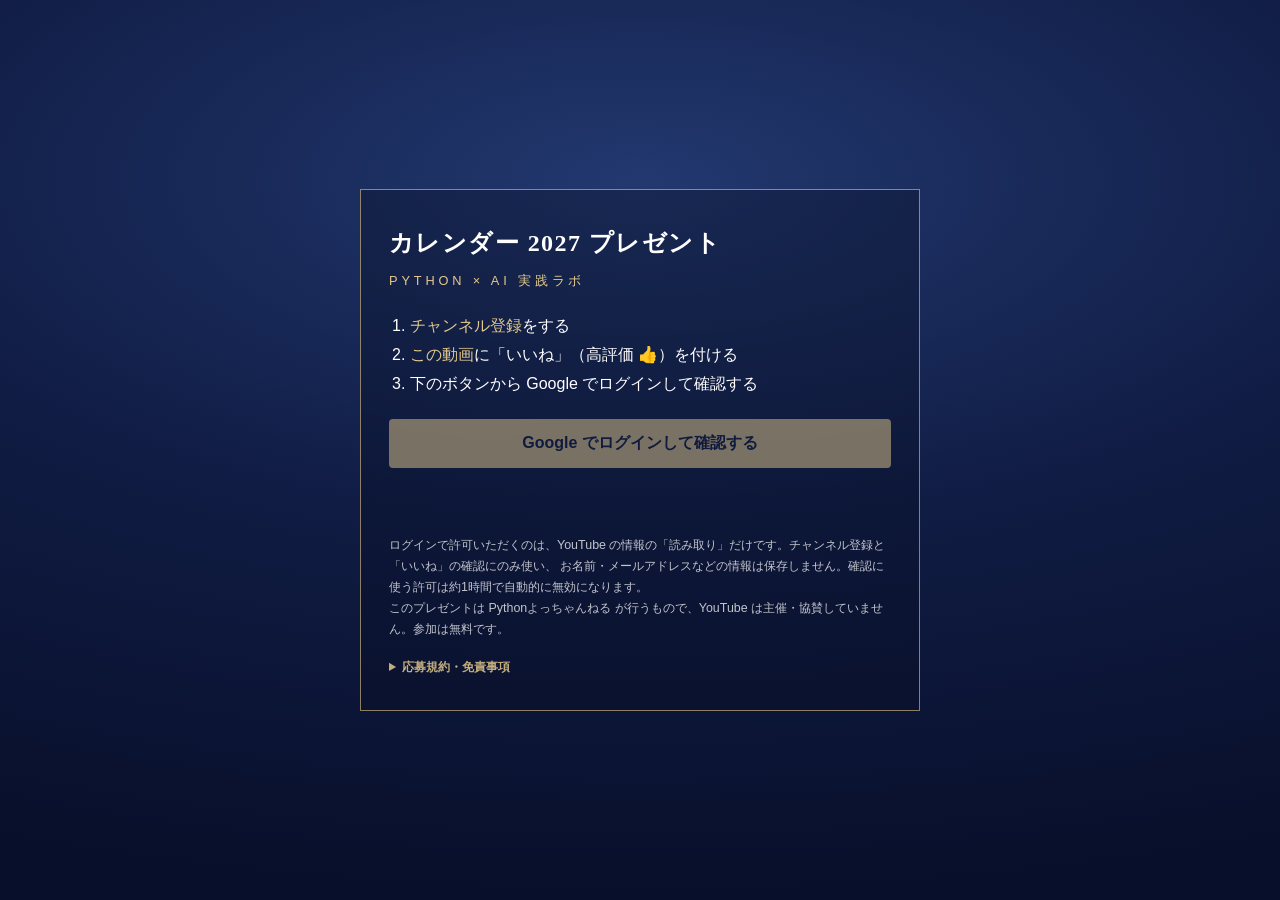
==== present/index.html @ d9bbf70c "ホームページをキャスト入りのデザインに刷新し、2027年カレンダーのプレゼントページを追加 - 濃紺×金の配色に変更し、冒頭とキャスト12人の紹介セクションを追加 - present/ にカレンダーの" ====
<!doctype html>
<html lang="ja">
<head>
<meta charset="utf-8">
<meta name="viewport" content="width=device-width, initial-scale=1">
<title>Pythonよっちゃんねる カレンダー 2027 プレゼント</title>
<script src="https://accounts.google.com/gsi/client" async defer></script>
<style>
  :root { --navy:#0f1b3d; --gold:#e3c98b; --paper:#f6f2ea; --ok:#2e9e6b; --ng:#d9534f; }
  * { box-sizing:border-box; }
  body { margin:0; min-height:100vh; display:flex; align-items:center; justify-content:center; padding:24px 16px;
         background:radial-gradient(130% 80% at 50% 20%,#22386f 0%,#101c44 48%,#080f2a 100%); color:#fff;
         font-family:'Yu Gothic','Meiryo',sans-serif; line-height:1.8; }
  main { width:100%; max-width:560px; border:1px solid rgba(227,201,139,.6); padding:32px 28px; background:rgba(8,14,34,.35); }
  h1 { font-family:'Yu Mincho',serif; font-size:1.5rem; margin:0 0 4px; letter-spacing:.06em; }
  .sub { color:var(--gold); letter-spacing:.3em; font-size:.8rem; margin-bottom:20px; }
  ol { padding-left:1.3em; margin:0 0 20px; }
  a { color:var(--gold); }
  button { width:100%; padding:14px; font-size:1rem; font-weight:700; border:0; border-radius:4px; cursor:pointer;
           background:var(--gold); color:var(--navy); }
  button:disabled { opacity:.5; cursor:default; }
  #result { margin-top:20px; display:none; }
  .row { display:flex; gap:10px; align-items:center; padding:6px 0; border-bottom:1px solid rgba(255,255,255,.15); }
  .mark { width:1.6em; height:1.6em; border-radius:50%; display:inline-flex; align-items:center; justify-content:center; font-weight:700; }
  .yes { background:var(--ok); } .no { background:var(--ng); }
  #download { display:none; margin-top:18px; text-align:center; padding:14px; background:var(--paper); border-radius:4px; }
  #download a { color:var(--navy); font-weight:700; font-size:1.05rem; }
  #message { margin-top:14px; min-height:1.8em; }
  small { display:block; margin-top:24px; opacity:.75; font-size:.78rem; line-height:1.7; }
  details { margin-top:16px; font-size:.78rem; line-height:1.7; opacity:.85; }
  details summary { cursor:pointer; color:var(--gold); font-weight:700; }
  details ol { margin:10px 0 0; }
  details li { margin-bottom:6px; }
</style>
</head>
<body>
<main>
  <h1>カレンダー 2027 プレゼント</h1>
  <div class="sub">PYTHON × AI 実践ラボ</div>
  <ol>
    <li><a id="channelLink" target="_blank" rel="noopener">チャンネル登録</a>をする</li>
    <li><a id="videoLink" target="_blank" rel="noopener">この動画</a>に「いいね」（高評価 👍）を付ける</li>
    <li>下のボタンから Google でログインして確認する</li>
  </ol>
  <button id="check" disabled>Google でログインして確認する</button>
  <div id="message" role="status"></div>
  <div id="result">
    <div class="row"><span id="mSub" class="mark"></span><span>チャンネル登録</span></div>
    <div class="row"><span id="mLike" class="mark"></span><span>動画への「いいね」</span></div>
    <div id="download"><a id="pdf" target="_blank" rel="noopener">カレンダー（PDF）をダウンロード</a></div>
  </div>
  <small>
    ログインで許可いただくのは、YouTube の情報の「読み取り」だけです。チャンネル登録と「いいね」の確認にのみ使い、
    お名前・メールアドレスなどの情報は保存しません。確認に使う許可は約1時間で自動的に無効になります。<br>
    このプレゼントは Pythonよっちゃんねる が行うもので、YouTube は主催・協賛していません。参加は無料です。
  </small>
  <details>
    <summary>応募規約・免責事項</summary>
    <ol>
      <li>本プレゼントは Pythonよっちゃんねる（以下「主催者」）が無償で行うものです。応募・受け取りに費用はかかりません（通信料は応募者の負担です）。</li>
      <li>プレゼントはカレンダーの PDF データです。印刷物の送付は行いません。印刷にかかる費用は応募者の負担です。</li>
      <li>通信環境、端末、ブラウザ、Google や YouTube の仕様変更・障害、アクセスの集中などにより、確認やダウンロードができない場合があります。プレゼントを受け取れなかった場合でも、主催者は再配布・補償などの責任を負いません。</li>
      <li>主催者は、本プレゼントの内容の正確性（日付・祝日の表記を含みます）、特定の目的への適合性、不具合がないことを保証しません。祝日は変更されることがあります。</li>
      <li>本プレゼントへの応募、PDF の利用または利用できなかったことにより生じた損害について、主催者は、法令で認められる範囲で一切の責任を負いません。</li>
      <li>主催者は、予告なく本プレゼントの内容・条件を変更し、または中止・終了することがあります。</li>
      <li>PDF は個人で楽しむ目的に限りご利用ください。再配布、販売、改変、商用利用、インターネット上への転載はできません。カレンダーの著作権は主催者にあります。</li>
      <li>不正な方法による応募と主催者が判断した場合、受け取りをお断りすることがあります。</li>
      <li>本規約は日本法に従います。応募された時点で、本規約に同意いただいたものとします。</li>
    </ol>
  </details>
</main>
<script>
// ---- settings: fill these in (see README.md) --------------------------------------------------
const CONFIG = {
  CLIENT_ID: "1075583074736-jrdanh97ih2qeqb6lcpnfj7etdf9il4q.apps.googleusercontent.com",   // OAuth client ID (Web application)
  VERIFY_URL: "https://script.google.com/macros/s/AKfycbz5k7u6E0OhSf7rAfIBkELFjd47kLjvD2NV0Kq2Jg4XoaJ1IgS9fBbtKZLLRTlxNCZc/exec",   // Apps Script web app
  CHANNEL_URL: "https://www.youtube.com/channel/UCyjFn_RJ7tM82CT_i3eoOZg?sub_confirmation=1",
  VIDEO_URL: "https://www.youtube.com/watch?v=BFsfBbIoQp4",   // the video to like (must match VIDEO_ID in the Apps Script properties)
};
// -----------------------------------------------------------------------------------------------
const SCOPE = "https://www.googleapis.com/auth/youtube.readonly";
const $ = (id) => document.getElementById(id);
const MESSAGES = {
  invalid_token: "ログインの有効期限が切れました。もう一度お試しください。",
  wrong_client: "ログイン情報がこのページのものではありません。ページを開き直してください。",
  missing_scope: "YouTube の読み取りが許可されませんでした。ログイン画面でチェックを入れてお試しください。",
  youtube_error: "YouTube に確認できませんでした。YouTube チャンネルをお持ちのアカウントでお試しください。",
  not_configured: "準備中です。しばらくしてからお試しください。",
};

function say(text) { $("message").textContent = text; }

function show(result) {
  for (const [id, yes] of [["mSub", result.subscribed], ["mLike", result.liked]]) {
    $(id).textContent = yes ? "✓" : "×";
    $(id).className = "mark " + (yes ? "yes" : "no");
  }
  $("result").style.display = "block";
  $("download").style.display = result.eligible ? "block" : "none";
  if (result.eligible) { $("pdf").href = result.url; say("確認できました。ありがとうございます！"); }
  else say("まだ条件を満たしていません。上の手順のあと、もう一度ボタンを押してください。");
}

async function verify(token) {
  say("確認しています…");
  // text/plain keeps this a "simple" request, which an Apps Script web app can answer across origins
  const res = await fetch(CONFIG.VERIFY_URL, { method: "POST", headers: { "Content-Type": "text/plain;charset=utf-8" },
                                              body: JSON.stringify({ token }) });
  const result = await res.json();
  if (result.ok) show(result); else say(MESSAGES[result.error] || "確認に失敗しました。時間をおいてお試しください。");
}

function start() {
  $("channelLink").href = CONFIG.CHANNEL_URL;
  $("videoLink").href = CONFIG.VIDEO_URL || "#";
  if (!CONFIG.CLIENT_ID || !CONFIG.VERIFY_URL || !CONFIG.VIDEO_URL) { say(MESSAGES.not_configured); return; }
  const client = google.accounts.oauth2.initTokenClient({
    client_id: CONFIG.CLIENT_ID, scope: SCOPE,
    callback: (response) => {
      $("check").disabled = false;
      if (response.error || !response.access_token) { say("ログインが完了しませんでした。"); return; }
      verify(response.access_token).catch(() => say("通信に失敗しました。時間をおいてお試しください。"));
    },
    error_callback: () => { $("check").disabled = false; say("ログインが完了しませんでした。"); },
  });
  $("check").disabled = false;
  $("check").addEventListener("click", () => { $("check").disabled = true; say(""); client.requestAccessToken(); });
}

window.addEventListener("load", () => {
  const wait = setInterval(() => { if (window.google && google.accounts) { clearInterval(wait); start(); } }, 100);
});
</script>
</body>
</html>
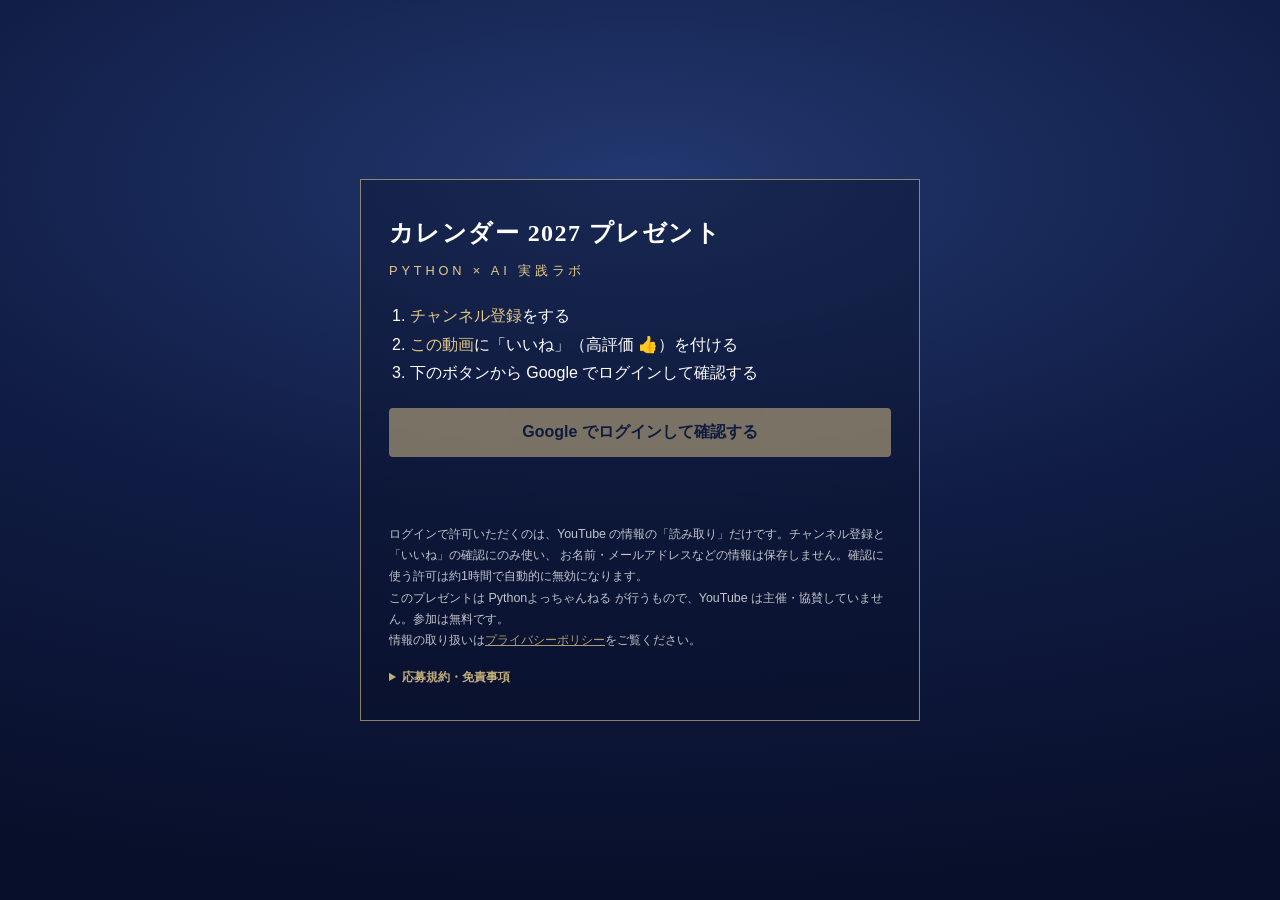
==== commit 91051d20: "プライバシーポリシーのページを追加 - privacy/ にカレンダープレゼントの情報の取り扱いを記載 - プレゼントページとフッターからリンク  Co-Authored-By: Claude Fab" ====
--- a/present/index.html
+++ b/present/index.html
@@ -52,7 +52,8 @@
   <small>
     ログインで許可いただくのは、YouTube の情報の「読み取り」だけです。チャンネル登録と「いいね」の確認にのみ使い、
     お名前・メールアドレスなどの情報は保存しません。確認に使う許可は約1時間で自動的に無効になります。<br>
-    このプレゼントは Pythonよっちゃんねる が行うもので、YouTube は主催・協賛していません。参加は無料です。
+    このプレゼントは Pythonよっちゃんねる が行うもので、YouTube は主催・協賛していません。参加は無料です。<br>
+    情報の取り扱いは<a href="../privacy/">プライバシーポリシー</a>をご覧ください。
   </small>
   <details>
     <summary>応募規約・免責事項</summary>
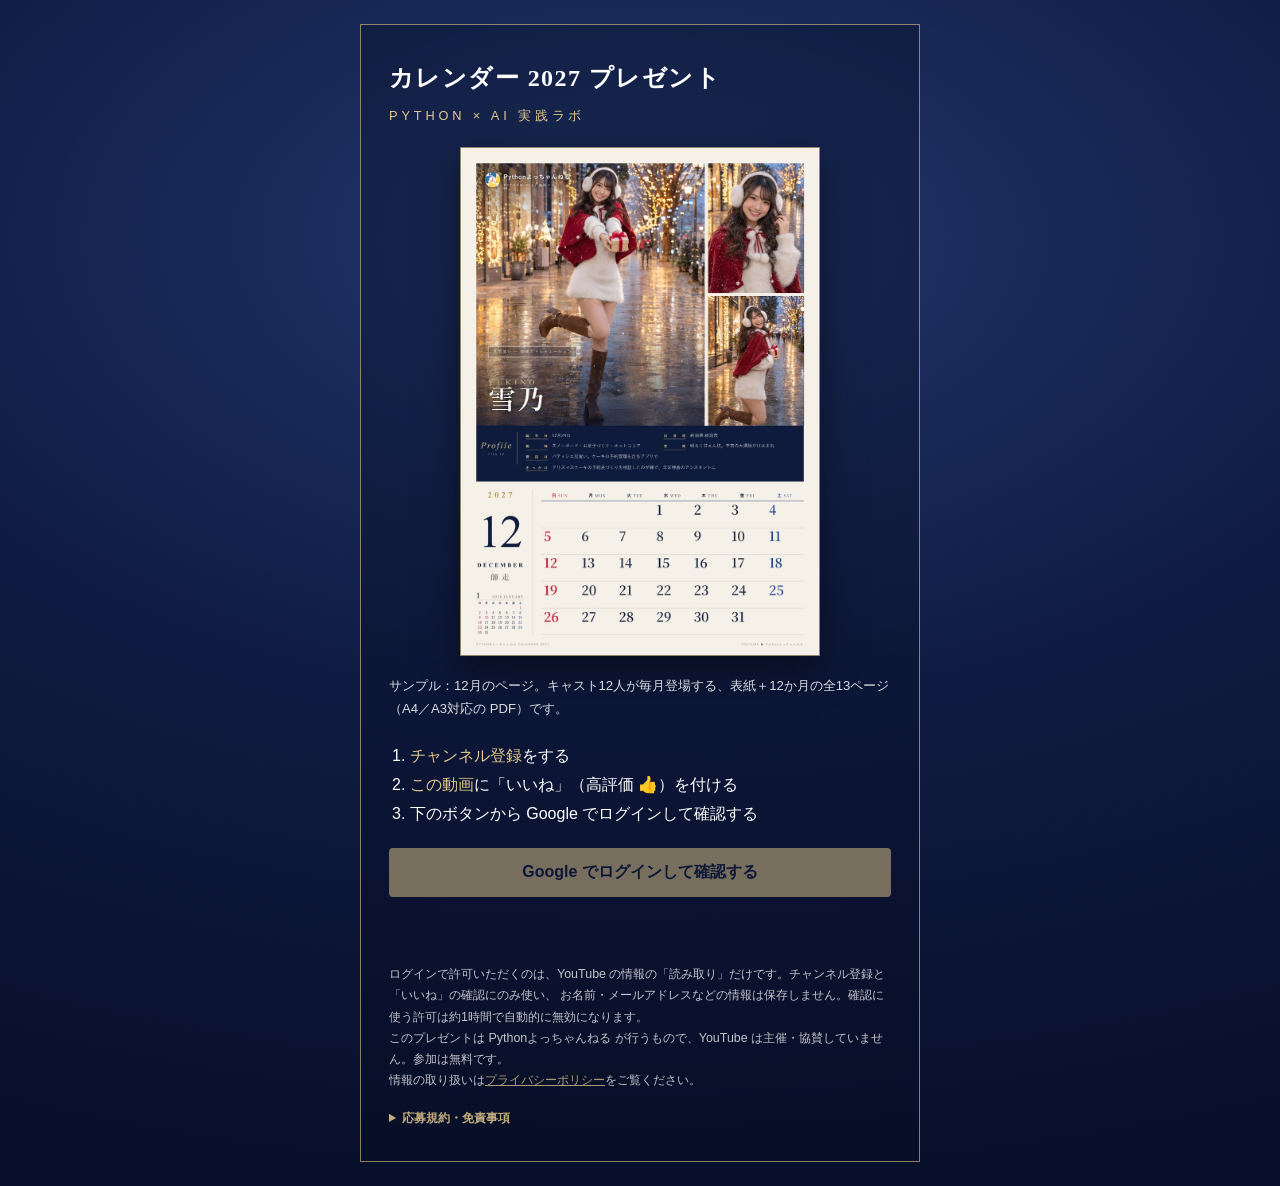
==== commit 76dbdef7: "プレゼントページに12月のサンプルを追加 Co-Authored-By: Claude Fable 5.2 <noreply@anthropic.com>" ====
--- a/present/index.html
+++ b/present/index.html
@@ -15,6 +15,9 @@
   h1 { font-family:'Yu Mincho',serif; font-size:1.5rem; margin:0 0 4px; letter-spacing:.06em; }
   .sub { color:var(--gold); letter-spacing:.3em; font-size:.8rem; margin-bottom:20px; }
   ol { padding-left:1.3em; margin:0 0 20px; }
+  .sample { margin:0 0 22px; text-align:center; }
+  .sample img { width:100%; max-width:360px; height:auto; border:1px solid rgba(227,201,139,.6); box-shadow:0 14px 34px rgba(0,0,0,.5); }
+  .sample figcaption { margin-top:10px; font-size:.82rem; line-height:1.7; opacity:.85; text-align:left; }
   a { color:var(--gold); }
   button { width:100%; padding:14px; font-size:1rem; font-weight:700; border:0; border-radius:4px; cursor:pointer;
            background:var(--gold); color:var(--navy); }
@@ -37,6 +40,10 @@
 <main>
   <h1>カレンダー 2027 プレゼント</h1>
   <div class="sub">PYTHON × AI 実践ラボ</div>
+  <figure class="sample">
+    <img src="../assets/sample-december.jpg" alt="カレンダーのサンプル（12月のページ）" loading="lazy">
+    <figcaption>サンプル：12月のページ。キャスト12人が毎月登場する、表紙＋12か月の全13ページ（A4／A3対応の PDF）です。</figcaption>
+  </figure>
   <ol>
     <li><a id="channelLink" target="_blank" rel="noopener">チャンネル登録</a>をする</li>
     <li><a id="videoLink" target="_blank" rel="noopener">この動画</a>に「いいね」（高評価 👍）を付ける</li>
